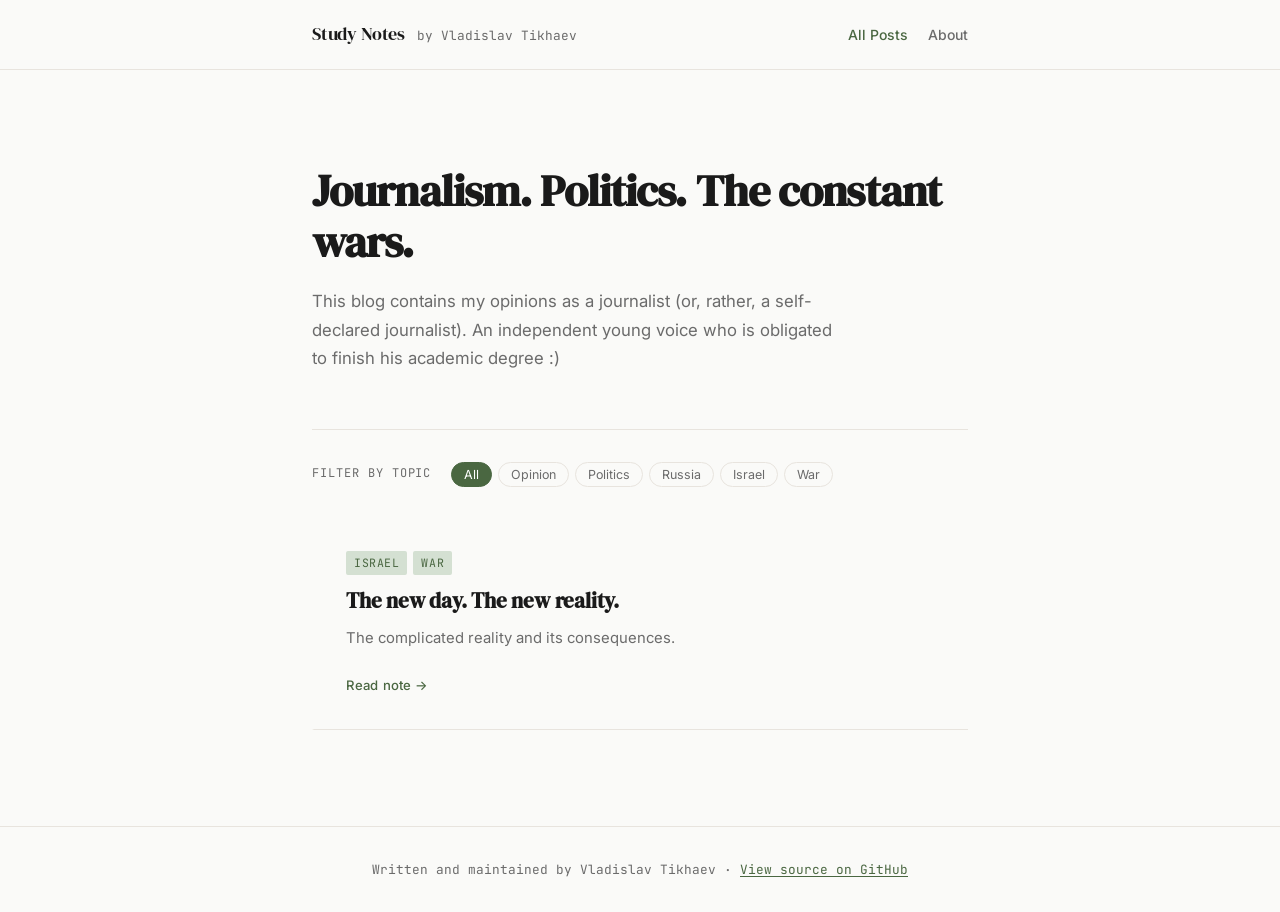
==== index.html @ b0be2ea1 "Rename post title to 'The new day. The new reality.'" ====
<!DOCTYPE html>
<html lang="en">
<head>
  <meta charset="UTF-8" />
  <meta name="viewport" content="width=device-width, initial-scale=1.0" />
  <title>Study Notes — Vladislav Tikhaev</title>
  <link rel="preconnect" href="https://fonts.googleapis.com" />
  <link rel="preconnect" href="https://fonts.gstatic.com" crossorigin />
  <link href="https://fonts.googleapis.com/css2?family=DM+Serif+Display:ital@0;1&family=Inter:wght@400;500&family=JetBrains+Mono:wght@400;500&display=swap" rel="stylesheet" />
  <link rel="stylesheet" href="style.css" />
</head>
<body>

  <header class="site-header">
    <div class="container">
      <div class="site-identity">
        <a href="index.html" class="site-name">Study Notes</a>
        <span class="site-author">by Vladislav Tikhaev</span>
      </div>
      <nav class="site-nav">
        <a href="index.html" class="nav-link active">All Posts</a>
        <a href="about.html" class="nav-link">About</a>
      </nav>
    </div>
  </header>

  <main class="container">

    <section class="page-intro">
      <h1 class="intro-heading">Journalism. Politics. The constant wars.</h1>
      <p class="intro-sub">This blog contains my opinions as a journalist (or, rather, a self-declared journalist). An independent young voice who is obligated to finish his academic degree :)</p>
    </section>

    <section class="filter-bar">
      <span class="filter-label">Filter by topic</span>
      <div class="tag-filters">
        <button class="tag-btn active" data-tag="all">All</button>
        <button class="tag-btn" data-tag="opinion">Opinion</button>
        <button class="tag-btn" data-tag="politics">Politics</button>
        <button class="tag-btn" data-tag="russia">Russia</button>
        <button class="tag-btn" data-tag="israel">Israel</button>
        <button class="tag-btn" data-tag="war">War</button>
      </div>
    </section>

    <section class="post-list" id="post-list">

      <!-- ============================================================
           HOW TO ADD A POST:
           1. Duplicate posts/_template.html, rename it (e.g. posts/my-post.html)
              and write your article inside it.
           2. Copy the <article> template below, paste it ABOVE this comment,
              and edit the date, tags, title, excerpt, and the two href links.
           3. The data-tags attribute (lowercase, space-separated) controls
              the topic filter above — match it to the tag buttons.

           TEMPLATE (copy me):
           <article class="post-card" data-tags="opinion politics">
             <div class="post-meta">
               <div class="post-tags">
                 <span class="tag">Opinion</span>
                 <span class="tag">Politics</span>
               </div>
             </div>
             <a href="posts/my-post.html" class="post-title-link">
               <h2 class="post-title">My post title</h2>
             </a>
             <p class="post-excerpt">A one or two sentence summary of the post.</p>
             <a href="posts/my-post.html" class="post-read-more">Read note →</a>
           </article>
           ============================================================ -->

      <article class="post-card" data-tags="israel war">
        <div class="post-meta">
          <div class="post-tags">
            <span class="tag">Israel</span>
            <span class="tag">War</span>
          </div>
        </div>
        <a href="posts/the-new-day-the-new-alarms.html" class="post-title-link">
          <h2 class="post-title">The new day. The new reality.</h2>
        </a>
        <p class="post-excerpt">The complicated reality and its consequences.</p>
        <a href="posts/the-new-day-the-new-alarms.html" class="post-read-more">Read note →</a>
      </article>

    </section>

  </main>

  <footer class="site-footer">
    <div class="container">
      <p class="footer-text">Written and maintained by Vladislav Tikhaev · <a href="https://github.com/MarritCreep/MarritCreep.github.io" class="footer-link">View source on GitHub</a></p>
    </div>
  </footer>

  <script>
    // Tag filtering
    const tagBtns = document.querySelectorAll('.tag-btn');
    const postCards = document.querySelectorAll('.post-card');

    tagBtns.forEach(btn => {
      btn.addEventListener('click', () => {
        tagBtns.forEach(b => b.classList.remove('active'));
        btn.classList.add('active');

        const selected = btn.dataset.tag;
        postCards.forEach(card => {
          if (selected === 'all' || card.dataset.tags.includes(selected)) {
            card.style.display = '';
          } else {
            card.style.display = 'none';
          }
        });
      });
    });
  </script>

</body>
</html>
---- style.css ----
/* ============================================
   TOKENS
   ============================================ */
:root {
  --bg:        #FAFAF8;
  --text:      #1A1A1A;
  --text-meta: #6B6B6B;
  --accent:    #4A6741;
  --accent-light: #D4E0D2;
  --border:    #E8E4DE;
  --white:     #FFFFFF;

  --font-display: 'DM Serif Display', Georgia, serif;
  --font-body:    'Inter', system-ui, sans-serif;
  --font-mono:    'JetBrains Mono', monospace;

  --max-width: 720px;
  --space-xs:  0.375rem;
  --space-sm:  0.75rem;
  --space-md:  1.25rem;
  --space-lg:  2rem;
  --space-xl:  3.5rem;
  --space-2xl: 6rem;
}

/* ============================================
   RESET & BASE
   ============================================ */
*, *::before, *::after { box-sizing: border-box; margin: 0; padding: 0; }

html { font-size: 16px; scroll-behavior: smooth; }

body {
  background: var(--bg);
  color: var(--text);
  font-family: var(--font-body);
  font-size: 1rem;
  line-height: 1.65;
  -webkit-font-smoothing: antialiased;
}

a { color: inherit; text-decoration: none; }

/* ============================================
   LAYOUT
   ============================================ */
.container {
  max-width: var(--max-width);
  margin: 0 auto;
  padding: 0 var(--space-lg);
}

/* ============================================
   HEADER
   ============================================ */
.site-header {
  border-bottom: 1px solid var(--border);
  padding: var(--space-md) 0;
  background: var(--bg);
  position: sticky;
  top: 0;
  z-index: 10;
}

.site-header .container {
  display: flex;
  align-items: baseline;
  justify-content: space-between;
  gap: var(--space-md);
}

.site-identity {
  display: flex;
  align-items: baseline;
  gap: var(--space-sm);
}

.site-name {
  font-family: var(--font-display);
  font-size: 1.1rem;
  color: var(--text);
  letter-spacing: -0.01em;
}

.site-author {
  font-size: 0.8rem;
  color: var(--text-meta);
  font-family: var(--font-mono);
}

.site-nav {
  display: flex;
  gap: var(--space-md);
}

.nav-link {
  font-size: 0.875rem;
  color: var(--text-meta);
  font-weight: 500;
  transition: color 0.15s ease;
}

.nav-link:hover,
.nav-link.active {
  color: var(--accent);
}

/* ============================================
   PAGE INTRO
   ============================================ */
.page-intro {
  padding: var(--space-2xl) 0 var(--space-xl);
  border-bottom: 1px solid var(--border);
}

.intro-heading {
  font-family: var(--font-display);
  font-size: clamp(2rem, 5vw, 2.75rem);
  line-height: 1.15;
  letter-spacing: -0.02em;
  color: var(--text);
  margin-bottom: var(--space-md);
}

.intro-heading em {
  font-style: italic;
  color: var(--accent);
}

.intro-sub {
  font-size: 1.05rem;
  color: var(--text-meta);
  max-width: 520px;
  line-height: 1.7;
}

/* ============================================
   FILTER BAR
   ============================================ */
.filter-bar {
  display: flex;
  align-items: center;
  gap: var(--space-md);
  padding: var(--space-lg) 0;
  flex-wrap: wrap;
}

.filter-label {
  font-size: 0.75rem;
  font-family: var(--font-mono);
  color: var(--text-meta);
  text-transform: uppercase;
  letter-spacing: 0.08em;
  white-space: nowrap;
}

.tag-filters {
  display: flex;
  gap: var(--space-xs);
  flex-wrap: wrap;
}

.tag-btn {
  background: none;
  border: 1px solid var(--border);
  border-radius: 2rem;
  padding: 0.25rem 0.75rem;
  font-size: 0.78rem;
  font-family: var(--font-body);
  color: var(--text-meta);
  cursor: pointer;
  transition: all 0.15s ease;
}

.tag-btn:hover {
  border-color: var(--accent);
  color: var(--accent);
}

.tag-btn.active {
  background: var(--accent);
  border-color: var(--accent);
  color: var(--white);
}

/* ============================================
   POST LIST
   ============================================ */
.post-list {
  display: flex;
  flex-direction: column;
  padding-bottom: var(--space-2xl);
}

/* ============================================
   POST CARD — signature bookmark element
   ============================================ */
.post-card {
  padding: var(--space-lg) 0 var(--space-lg) var(--space-lg);
  border-bottom: 1px solid var(--border);
  border-left: 2px solid transparent;
  transition: border-left-color 0.2s ease, padding-left 0.2s ease;
  position: relative;
}

.post-card:hover {
  border-left-color: var(--accent);
  padding-left: calc(var(--space-lg) + 4px);
}

.post-meta {
  display: flex;
  align-items: center;
  gap: var(--space-md);
  margin-bottom: var(--space-sm);
}

.post-date {
  font-size: 0.78rem;
  font-family: var(--font-mono);
  color: var(--text-meta);
  white-space: nowrap;
}

.post-tags {
  display: flex;
  gap: var(--space-xs);
  flex-wrap: wrap;
}

.tag {
  font-size: 0.72rem;
  font-family: var(--font-mono);
  color: var(--accent);
  background: var(--accent-light);
  padding: 0.15rem 0.5rem;
  border-radius: 2px;
  text-transform: uppercase;
  letter-spacing: 0.05em;
}

.post-title-link {
  display: block;
  margin-bottom: var(--space-sm);
}

.post-title {
  font-family: var(--font-display);
  font-size: 1.3rem;
  line-height: 1.3;
  letter-spacing: -0.01em;
  color: var(--text);
  transition: color 0.15s ease;
}

.post-title-link:hover .post-title {
  color: var(--accent);
}

.post-excerpt {
  font-size: 0.93rem;
  color: var(--text-meta);
  line-height: 1.7;
  margin-bottom: var(--space-md);
  max-width: 600px;
}

.post-read-more {
  font-size: 0.82rem;
  font-weight: 500;
  color: var(--accent);
  letter-spacing: 0.01em;
  transition: gap 0.15s ease;
}

.post-read-more:hover {
  text-decoration: underline;
}

/* ============================================
   POST PAGE (article content)
   ============================================ */
.post-header {
  padding: var(--space-2xl) 0 var(--space-xl);
  border-bottom: 1px solid var(--border);
  margin-bottom: var(--space-xl);
}

.post-back {
  display: inline-block;
  font-size: 0.82rem;
  font-family: var(--font-mono);
  color: var(--text-meta);
  margin-bottom: var(--space-lg);
  transition: color 0.15s ease;
}

.post-back:hover { color: var(--accent); }

.post-header .post-meta {
  margin-bottom: var(--space-md);
}

.post-header-title {
  font-family: var(--font-display);
  font-size: clamp(1.75rem, 4.5vw, 2.5rem);
  line-height: 1.2;
  letter-spacing: -0.02em;
  margin-bottom: var(--space-md);
}

.post-header-subtitle {
  font-size: 1.05rem;
  color: var(--text-meta);
  line-height: 1.7;
  max-width: 560px;
}

/* Post body typography */
.post-body {
  padding-bottom: var(--space-2xl);
}

.post-body h2 {
  font-family: var(--font-display);
  font-size: 1.5rem;
  letter-spacing: -0.01em;
  margin: var(--space-xl) 0 var(--space-md);
  color: var(--text);
}

.post-body h3 {
  font-family: var(--font-display);
  font-size: 1.15rem;
  font-style: italic;
  margin: var(--space-lg) 0 var(--space-sm);
  color: var(--text);
}

.post-body p {
  margin-bottom: var(--space-md);
  font-size: 1rem;
  line-height: 1.8;
  color: var(--text);
}

.post-body ul,
.post-body ol {
  padding-left: var(--space-lg);
  margin-bottom: var(--space-md);
}

.post-body li {
  margin-bottom: var(--space-xs);
  line-height: 1.75;
}

.post-body blockquote {
  border-left: 3px solid var(--accent);
  padding: var(--space-sm) var(--space-lg);
  margin: var(--space-lg) 0;
  background: var(--accent-light);
  border-radius: 0 4px 4px 0;
}

.post-body blockquote p {
  color: var(--text);
  font-style: italic;
  margin: 0;
}

.post-body code {
  font-family: var(--font-mono);
  font-size: 0.875em;
  background: var(--border);
  padding: 0.1em 0.35em;
  border-radius: 3px;
}

.post-body pre {
  background: #1A1A1A;
  color: #E8E4DE;
  padding: var(--space-lg);
  border-radius: 4px;
  overflow-x: auto;
  margin: var(--space-lg) 0;
  font-family: var(--font-mono);
  font-size: 0.875rem;
  line-height: 1.6;
}

.post-body pre code {
  background: none;
  padding: 0;
  color: inherit;
}

.post-body a {
  color: var(--accent);
  text-decoration: underline;
  text-underline-offset: 2px;
}

.post-body hr {
  border: none;
  border-top: 1px solid var(--border);
  margin: var(--space-xl) 0;
}

/* ============================================
   ABOUT PAGE
   ============================================ */
.about-content {
  padding: var(--space-2xl) 0;
  max-width: 560px;
}

.about-content h1 {
  font-family: var(--font-display);
  font-size: 2rem;
  margin-bottom: var(--space-lg);
  letter-spacing: -0.02em;
}

.about-content p {
  font-size: 1rem;
  line-height: 1.8;
  color: var(--text);
  margin-bottom: var(--space-md);
}

.about-content p + p { margin-top: 0; }

.about-date {
  display: block;
  font-family: var(--font-mono);
  font-size: 0.85rem;
  color: var(--text-meta);
  margin-bottom: var(--space-lg);
}

.about-figure {
  margin: var(--space-xl) 0 var(--space-sm);
  text-align: center;
}

.about-figure img {
  max-width: 320px;
  width: 100%;
  height: auto;
  border-radius: 6px;
  border: 1px solid var(--border);
}

.about-figure figcaption {
  margin-top: var(--space-sm);
  font-family: var(--font-display);
  font-style: italic;
  color: var(--text-meta);
}

/* ============================================
   FOOTER
   ============================================ */
.site-footer {
  border-top: 1px solid var(--border);
  padding: var(--space-lg) 0;
}

.footer-text {
  font-size: 0.8rem;
  font-family: var(--font-mono);
  color: var(--text-meta);
  text-align: center;
}

.footer-link {
  color: var(--accent);
  text-decoration: underline;
  text-underline-offset: 2px;
}

/* ============================================
   RESPONSIVE
   ============================================ */
@media (max-width: 600px) {
  .container { padding: 0 var(--space-md); }
  .site-header .container { flex-direction: column; gap: var(--space-sm); }
  .filter-bar { flex-direction: column; align-items: flex-start; }
  .post-card { padding-left: var(--space-md); }
  .post-card:hover { padding-left: calc(var(--space-md) + 4px); }
  .post-header-title { font-size: 1.75rem; }
  .page-intro { padding: var(--space-xl) 0 var(--space-lg); }
}

/* ============================================
   REDUCED MOTION
   ============================================ */
@media (prefers-reduced-motion: reduce) {
  .post-card,
  .tag-btn,
  .nav-link,
  .post-read-more { transition: none; }
}
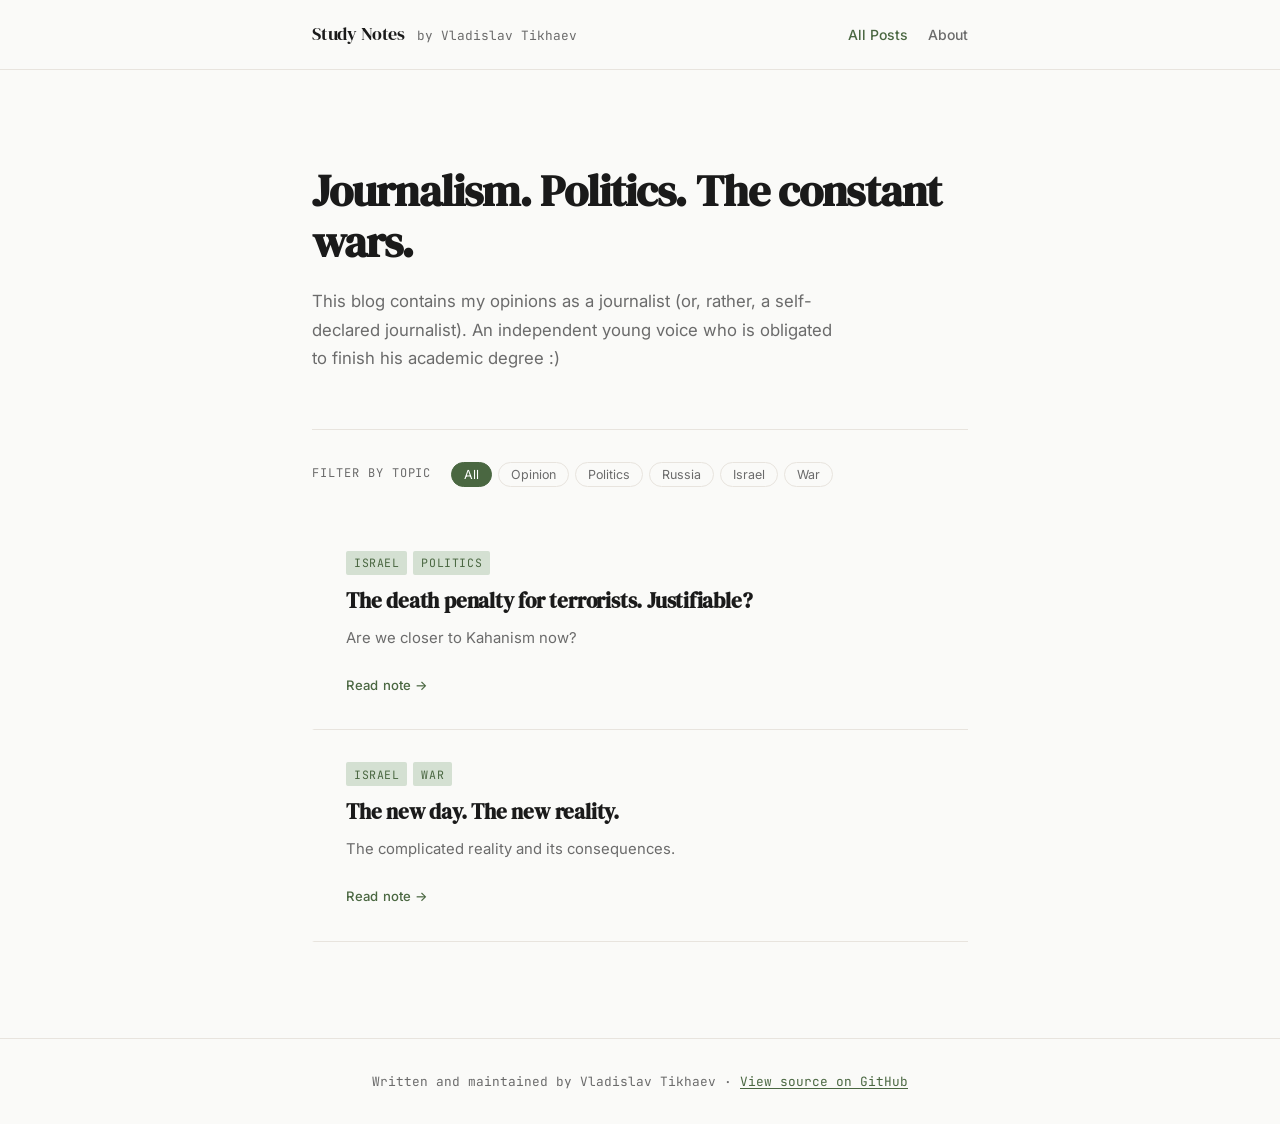
==== commit 144582ca: "Add post: The death penalty for terrorists. Justifiable?" ====
--- a/index.html
+++ b/index.html
@@ -70,6 +70,20 @@
            </article>
            ============================================================ -->
 
+      <article class="post-card" data-tags="israel politics">
+        <div class="post-meta">
+          <div class="post-tags">
+            <span class="tag">Israel</span>
+            <span class="tag">Politics</span>
+          </div>
+        </div>
+        <a href="posts/the-death-penalty-for-terrorists.html" class="post-title-link">
+          <h2 class="post-title">The death penalty for terrorists. Justifiable?</h2>
+        </a>
+        <p class="post-excerpt">Are we closer to Kahanism now?</p>
+        <a href="posts/the-death-penalty-for-terrorists.html" class="post-read-more">Read note →</a>
+      </article>
+
       <article class="post-card" data-tags="israel war">
         <div class="post-meta">
           <div class="post-tags">
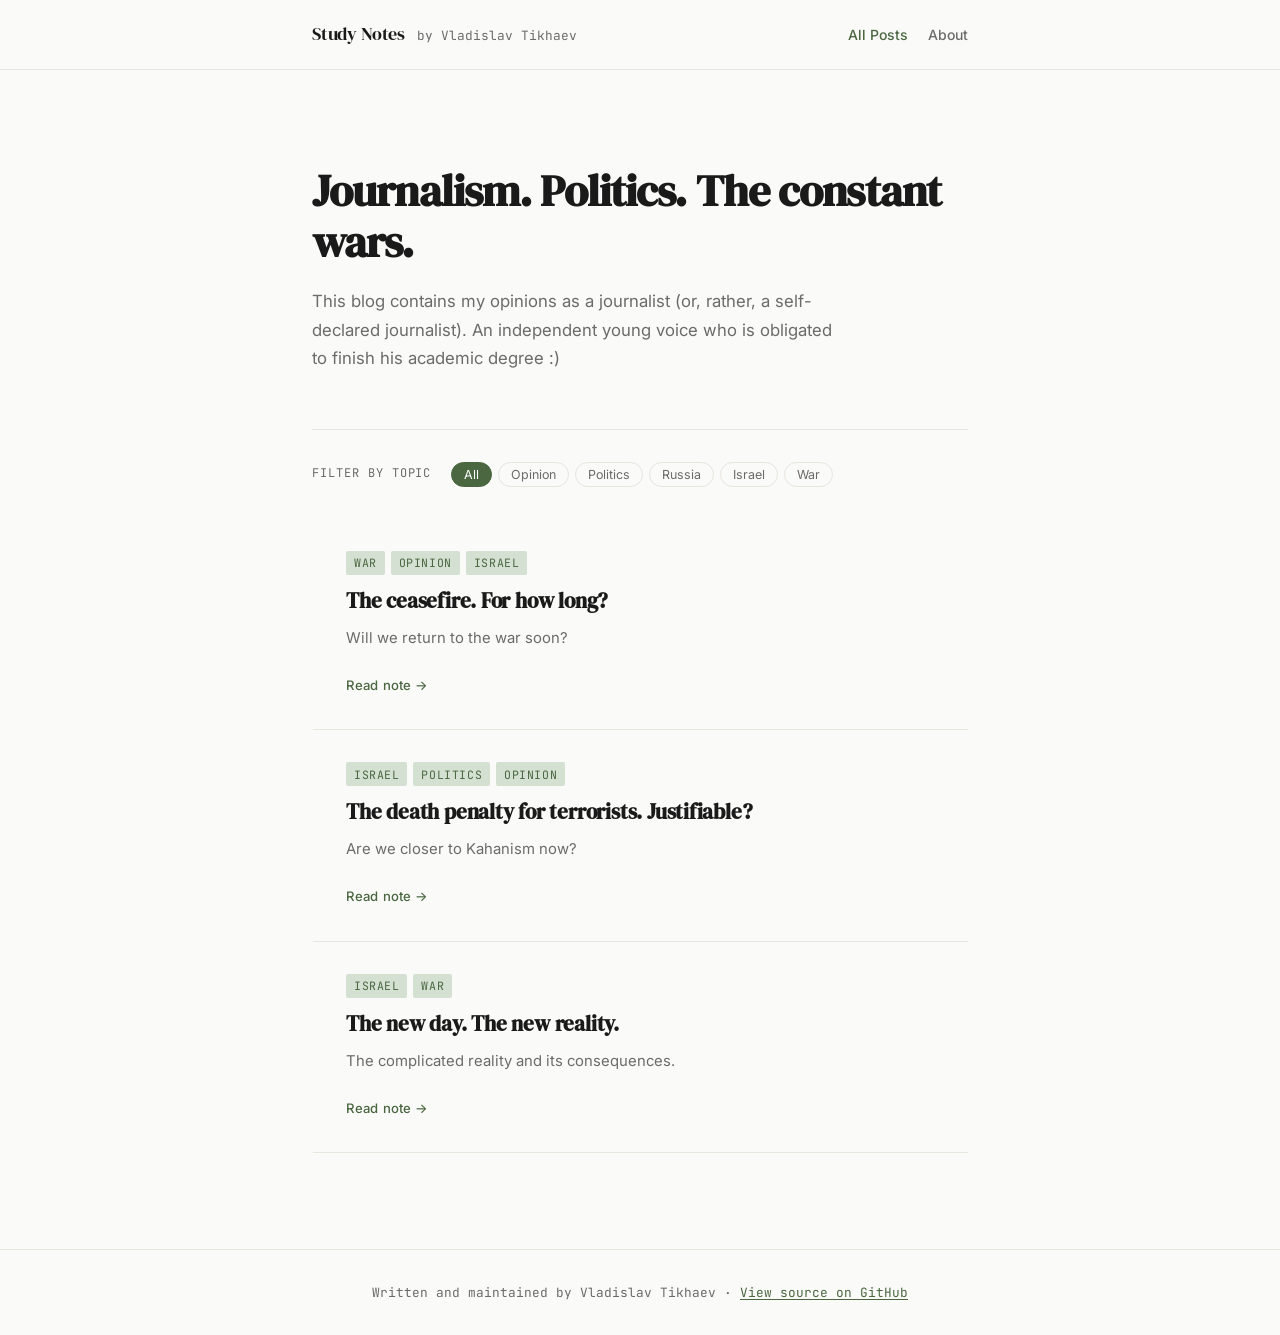
==== commit 35cdae64: "Add Opinion tag to death-penalty post; add post: The ceasefire. For how long?" ====
--- a/index.html
+++ b/index.html
@@ -70,11 +70,27 @@
            </article>
            ============================================================ -->
 
-      <article class="post-card" data-tags="israel politics">
+      <article class="post-card" data-tags="war opinion israel">
+        <div class="post-meta">
+          <div class="post-tags">
+            <span class="tag">War</span>
+            <span class="tag">Opinion</span>
+            <span class="tag">Israel</span>
+          </div>
+        </div>
+        <a href="posts/the-ceasefire-for-how-long.html" class="post-title-link">
+          <h2 class="post-title">The ceasefire. For how long?</h2>
+        </a>
+        <p class="post-excerpt">Will we return to the war soon?</p>
+        <a href="posts/the-ceasefire-for-how-long.html" class="post-read-more">Read note →</a>
+      </article>
+
+      <article class="post-card" data-tags="israel politics opinion">
         <div class="post-meta">
           <div class="post-tags">
             <span class="tag">Israel</span>
             <span class="tag">Politics</span>
+            <span class="tag">Opinion</span>
           </div>
         </div>
         <a href="posts/the-death-penalty-for-terrorists.html" class="post-title-link">
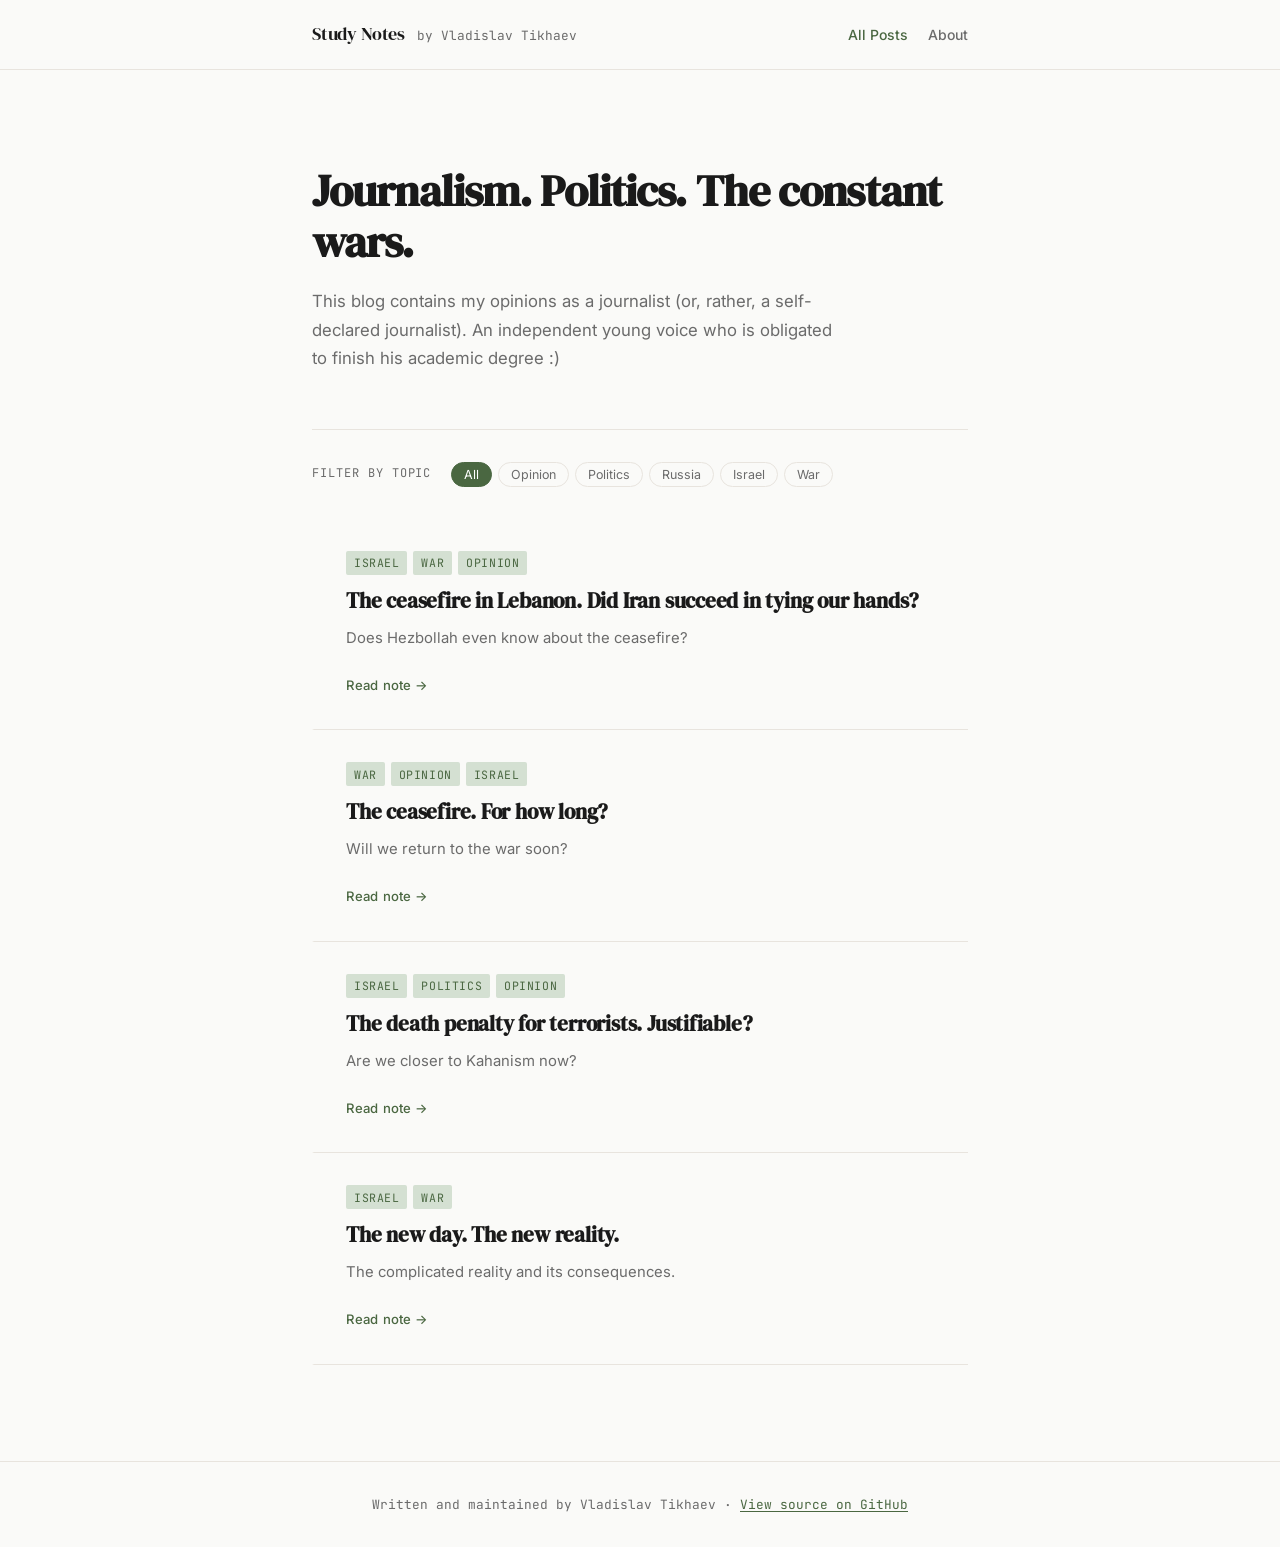
==== commit 7817836d: "Add post: The ceasefire in Lebanon (Israel, War, Opinion)" ====
--- a/index.html
+++ b/index.html
@@ -69,6 +69,21 @@
              <a href="posts/my-post.html" class="post-read-more">Read note →</a>
            </article>
            ============================================================ -->
+
+      <article class="post-card" data-tags="israel war opinion">
+        <div class="post-meta">
+          <div class="post-tags">
+            <span class="tag">Israel</span>
+            <span class="tag">War</span>
+            <span class="tag">Opinion</span>
+          </div>
+        </div>
+        <a href="posts/the-ceasefire-in-lebanon.html" class="post-title-link">
+          <h2 class="post-title">The ceasefire in Lebanon. Did Iran succeed in tying our hands?</h2>
+        </a>
+        <p class="post-excerpt">Does Hezbollah even know about the ceasefire?</p>
+        <a href="posts/the-ceasefire-in-lebanon.html" class="post-read-more">Read note →</a>
+      </article>
 
       <article class="post-card" data-tags="war opinion israel">
         <div class="post-meta">
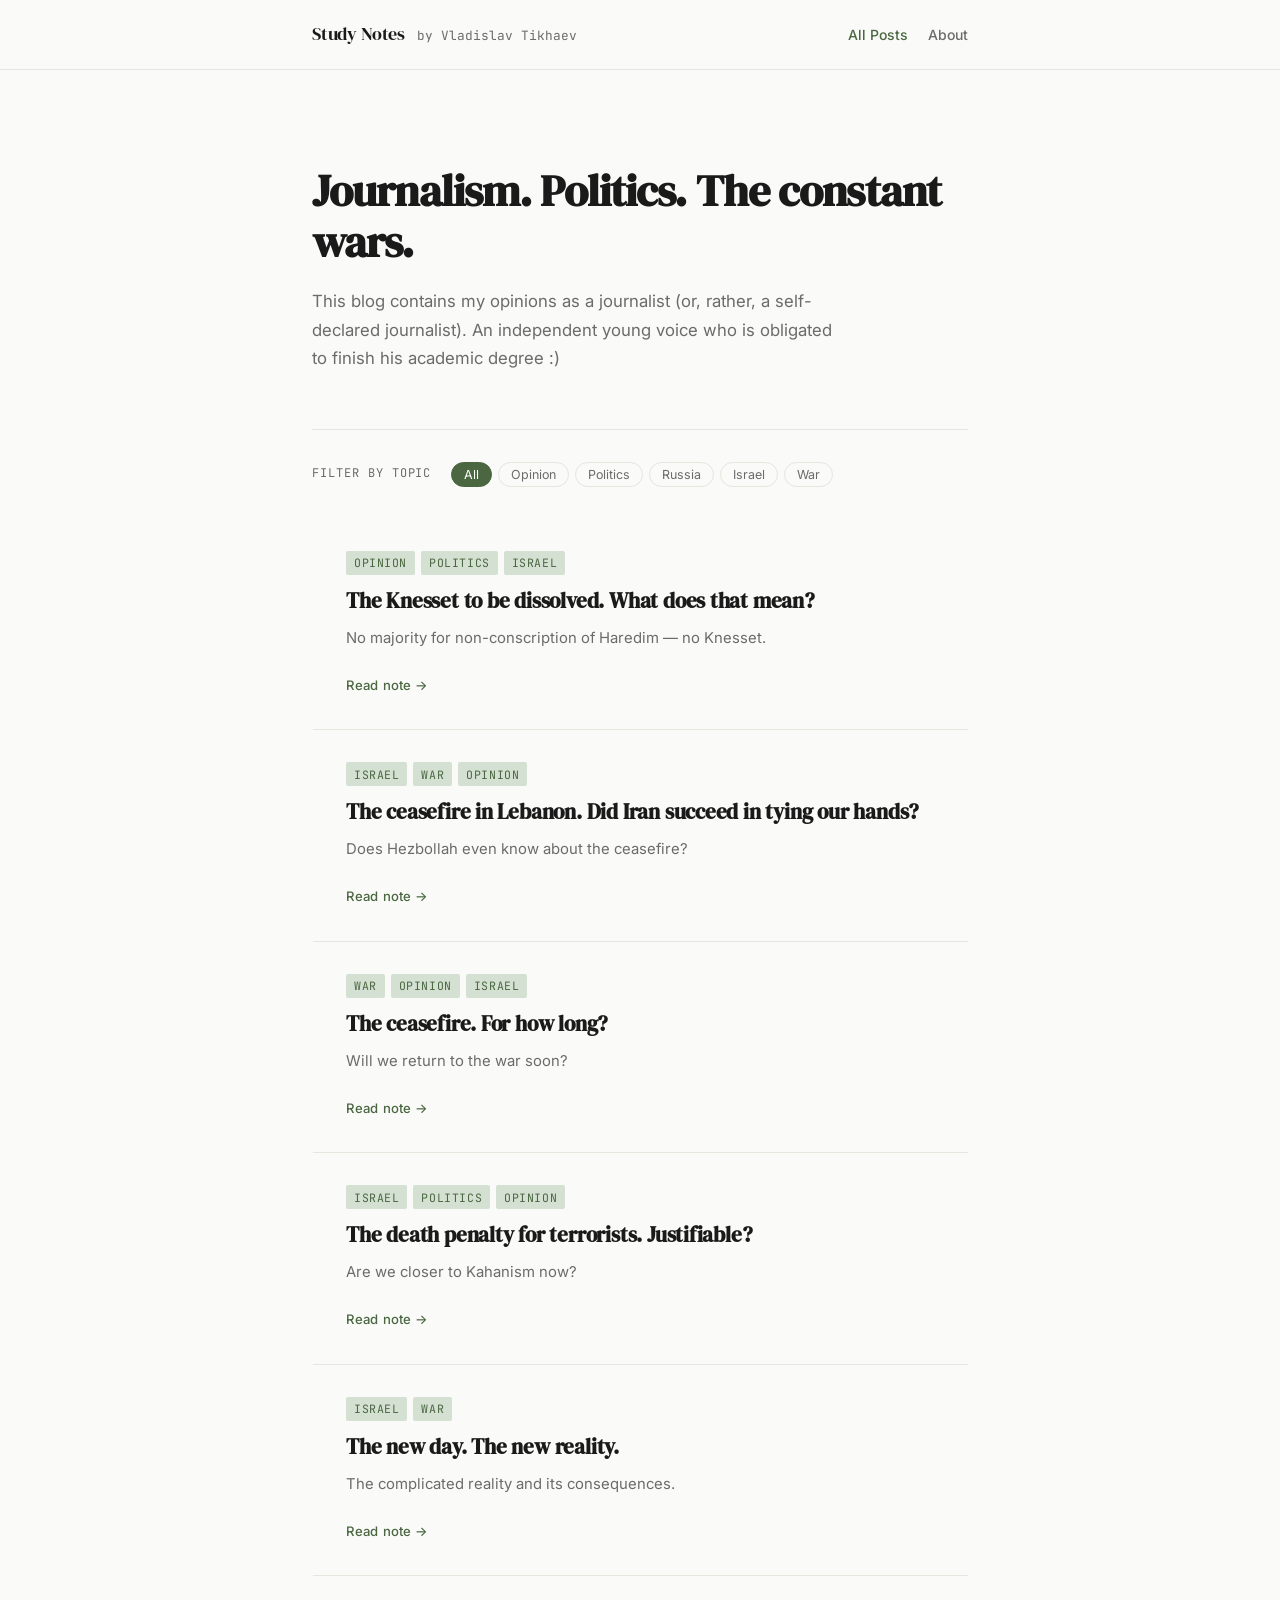
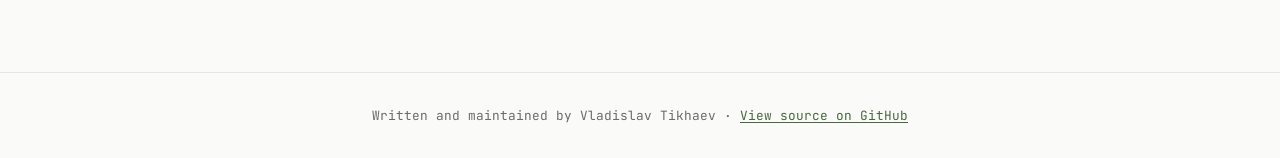
==== commit 74fb6eab: "Add post: The Knesset to be dissolved (Opinion, Politics, Israel)" ====
--- a/index.html
+++ b/index.html
@@ -69,6 +69,21 @@
              <a href="posts/my-post.html" class="post-read-more">Read note →</a>
            </article>
            ============================================================ -->
+
+      <article class="post-card" data-tags="opinion politics israel">
+        <div class="post-meta">
+          <div class="post-tags">
+            <span class="tag">Opinion</span>
+            <span class="tag">Politics</span>
+            <span class="tag">Israel</span>
+          </div>
+        </div>
+        <a href="posts/the-knesset-to-be-dissolved.html" class="post-title-link">
+          <h2 class="post-title">The Knesset to be dissolved. What does that mean?</h2>
+        </a>
+        <p class="post-excerpt">No majority for non-conscription of Haredim — no Knesset.</p>
+        <a href="posts/the-knesset-to-be-dissolved.html" class="post-read-more">Read note →</a>
+      </article>
 
       <article class="post-card" data-tags="israel war opinion">
         <div class="post-meta">
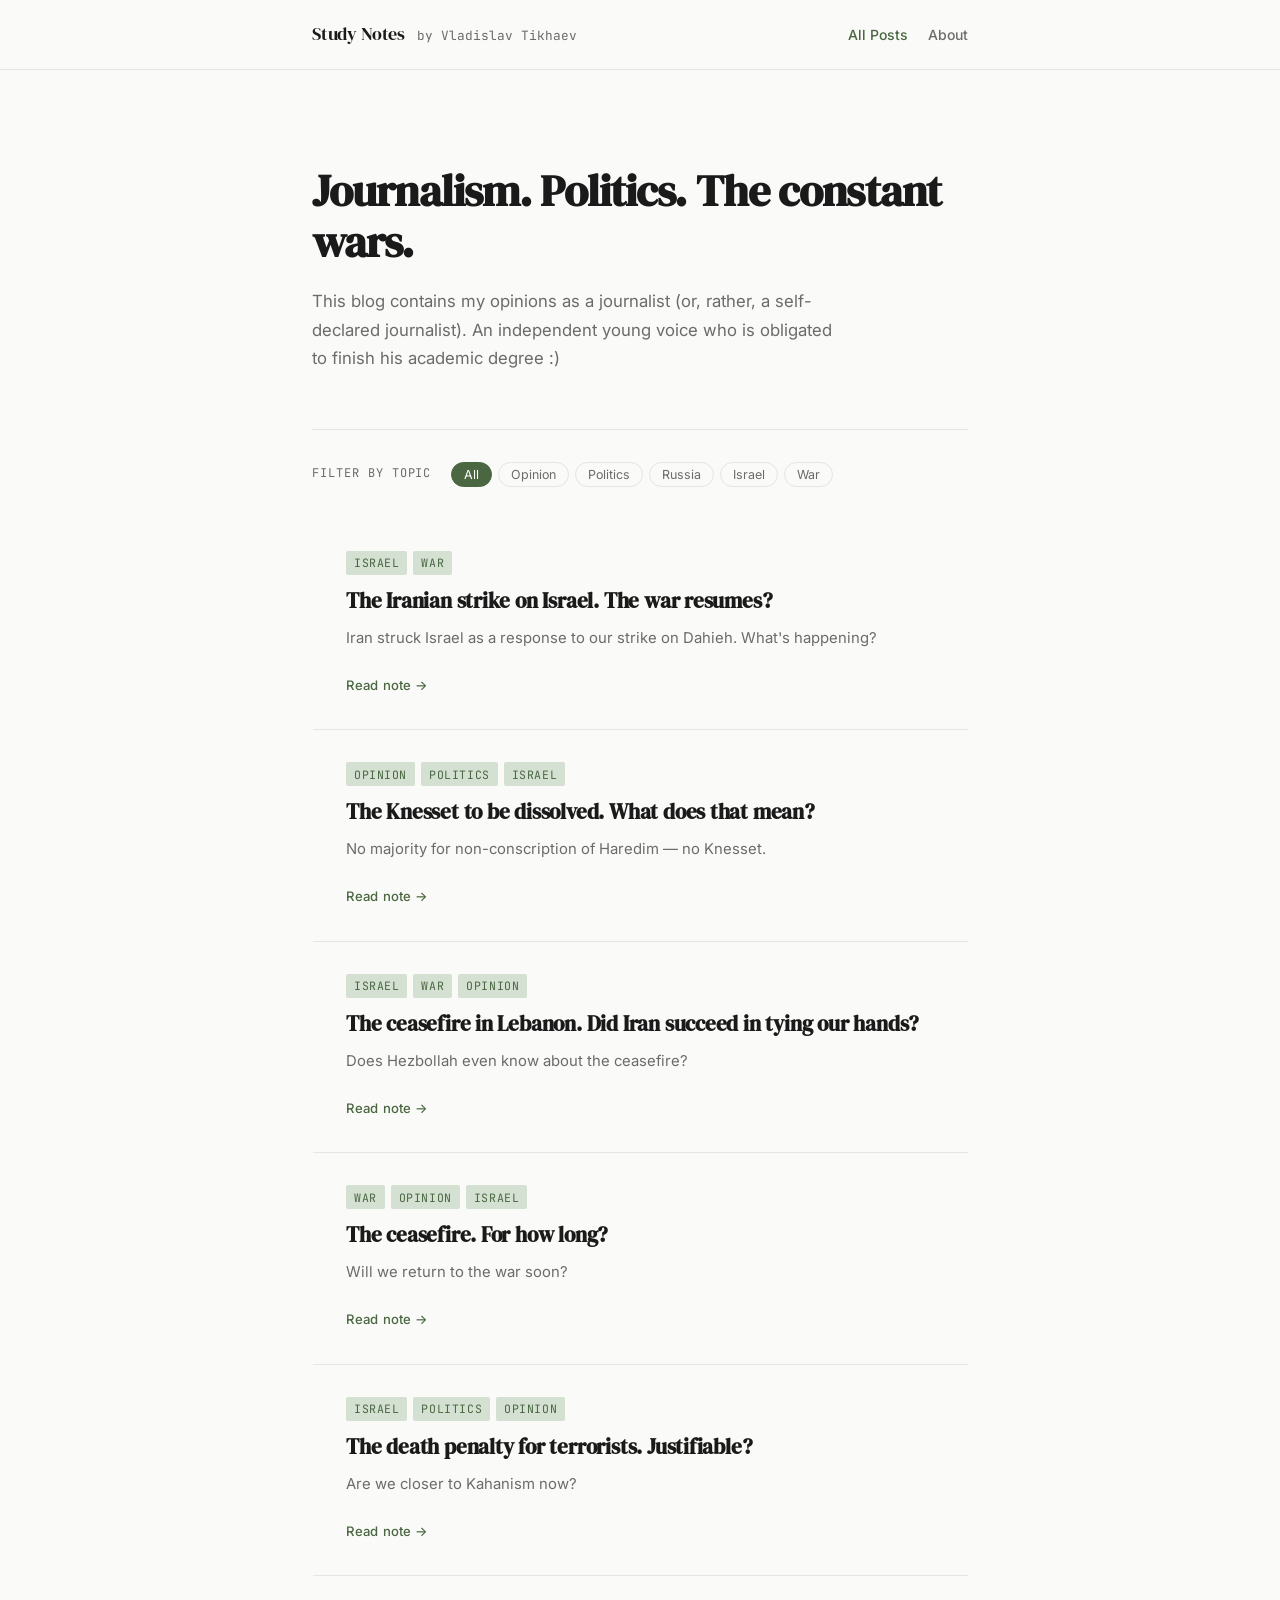
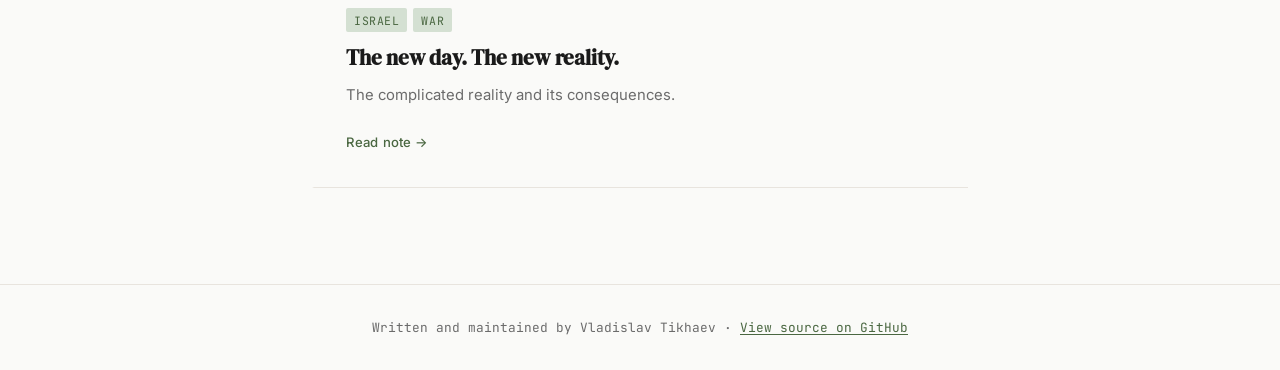
==== commit e668fa70: "Add post: The Iranian strike on Israel (Israel, War)" ====
--- a/index.html
+++ b/index.html
@@ -69,6 +69,20 @@
              <a href="posts/my-post.html" class="post-read-more">Read note →</a>
            </article>
            ============================================================ -->
+
+      <article class="post-card" data-tags="israel war">
+        <div class="post-meta">
+          <div class="post-tags">
+            <span class="tag">Israel</span>
+            <span class="tag">War</span>
+          </div>
+        </div>
+        <a href="posts/the-iranian-strike-on-israel.html" class="post-title-link">
+          <h2 class="post-title">The Iranian strike on Israel. The war resumes?</h2>
+        </a>
+        <p class="post-excerpt">Iran struck Israel as a response to our strike on Dahieh. What's happening?</p>
+        <a href="posts/the-iranian-strike-on-israel.html" class="post-read-more">Read note →</a>
+      </article>
 
       <article class="post-card" data-tags="opinion politics israel">
         <div class="post-meta">
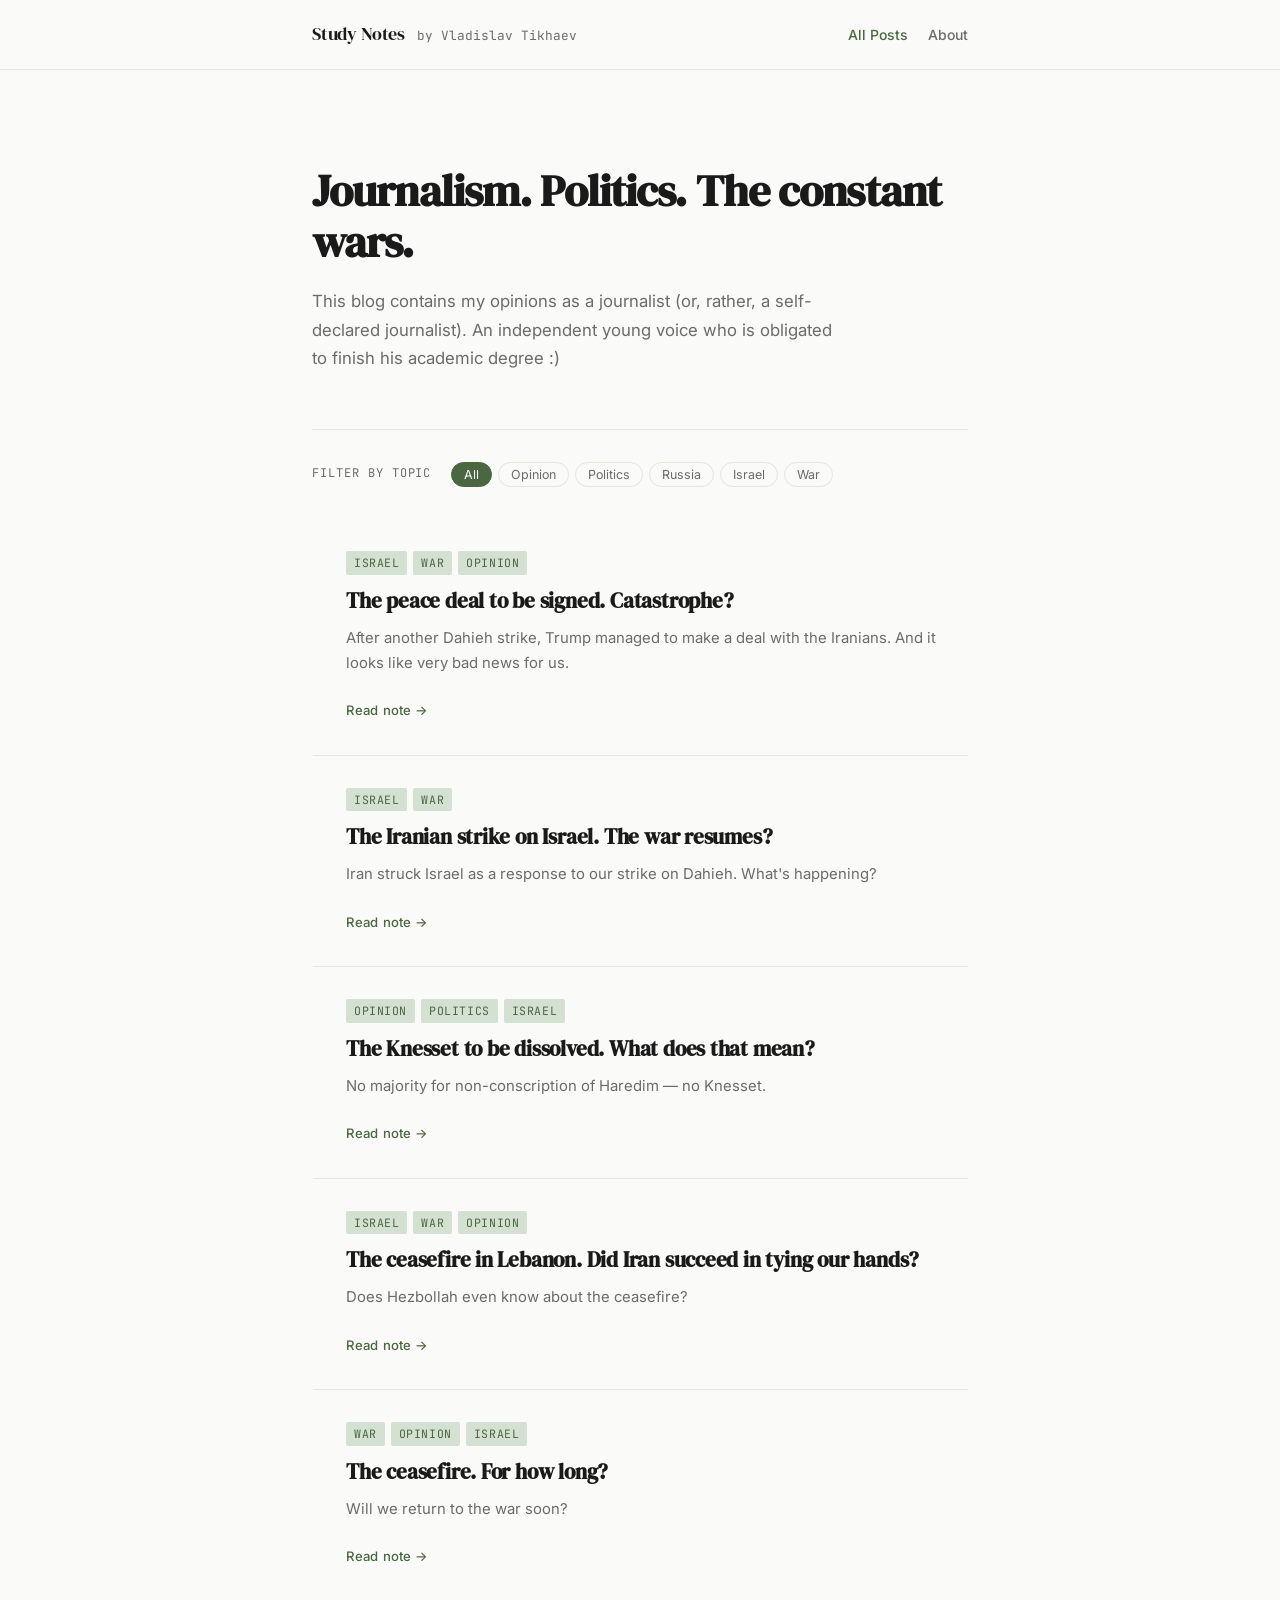
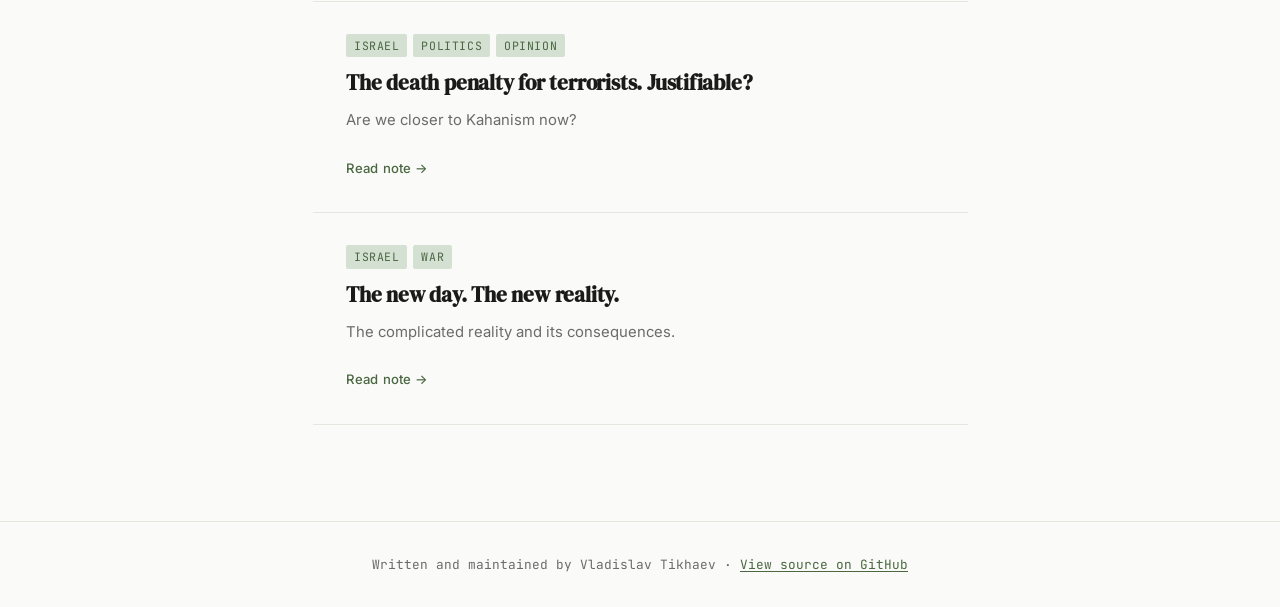
==== commit 6c20367b: "Add post: The peace deal to be signed (Israel, War, Opinion)" ====
--- a/index.html
+++ b/index.html
@@ -70,6 +70,21 @@
            </article>
            ============================================================ -->
 
+      <article class="post-card" data-tags="israel war opinion">
+        <div class="post-meta">
+          <div class="post-tags">
+            <span class="tag">Israel</span>
+            <span class="tag">War</span>
+            <span class="tag">Opinion</span>
+          </div>
+        </div>
+        <a href="posts/the-peace-deal-to-be-signed.html" class="post-title-link">
+          <h2 class="post-title">The peace deal to be signed. Catastrophe?</h2>
+        </a>
+        <p class="post-excerpt">After another Dahieh strike, Trump managed to make a deal with the Iranians. And it looks like very bad news for us.</p>
+        <a href="posts/the-peace-deal-to-be-signed.html" class="post-read-more">Read note →</a>
+      </article>
+
       <article class="post-card" data-tags="israel war">
         <div class="post-meta">
           <div class="post-tags">
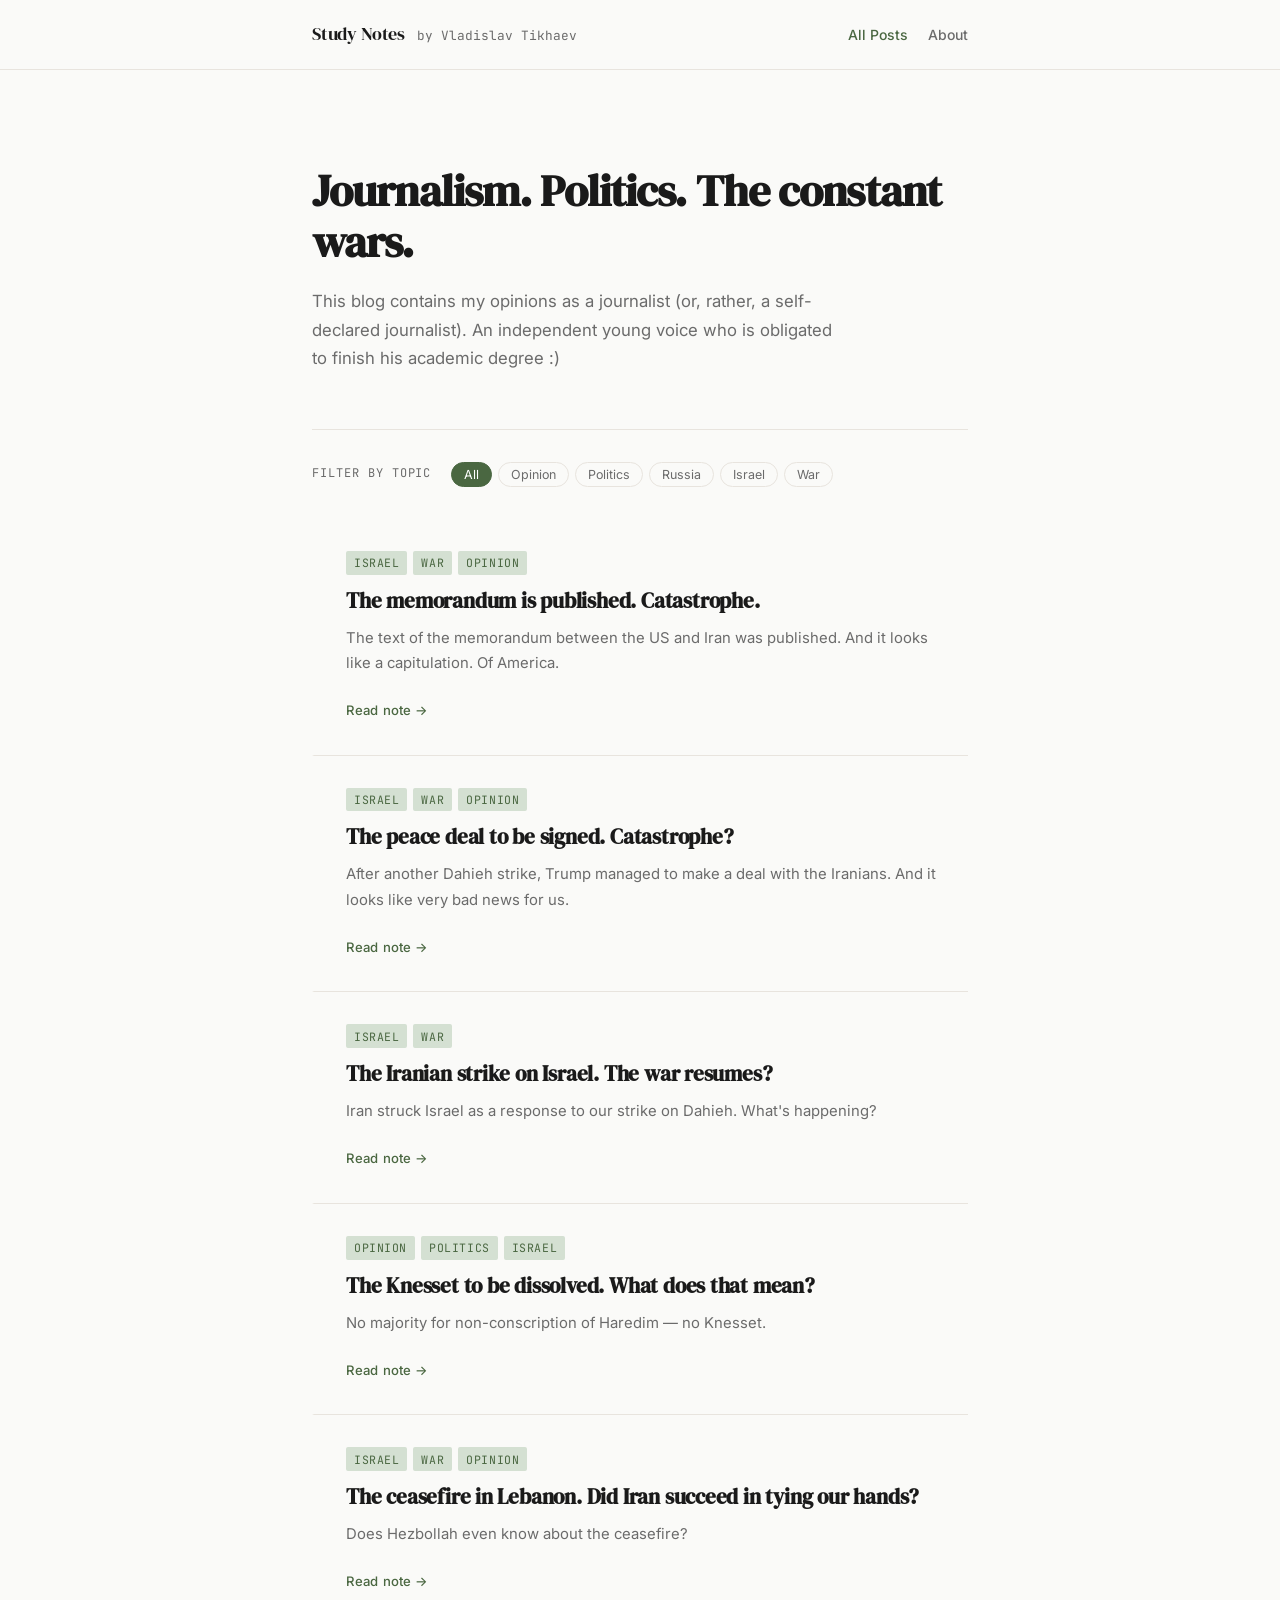
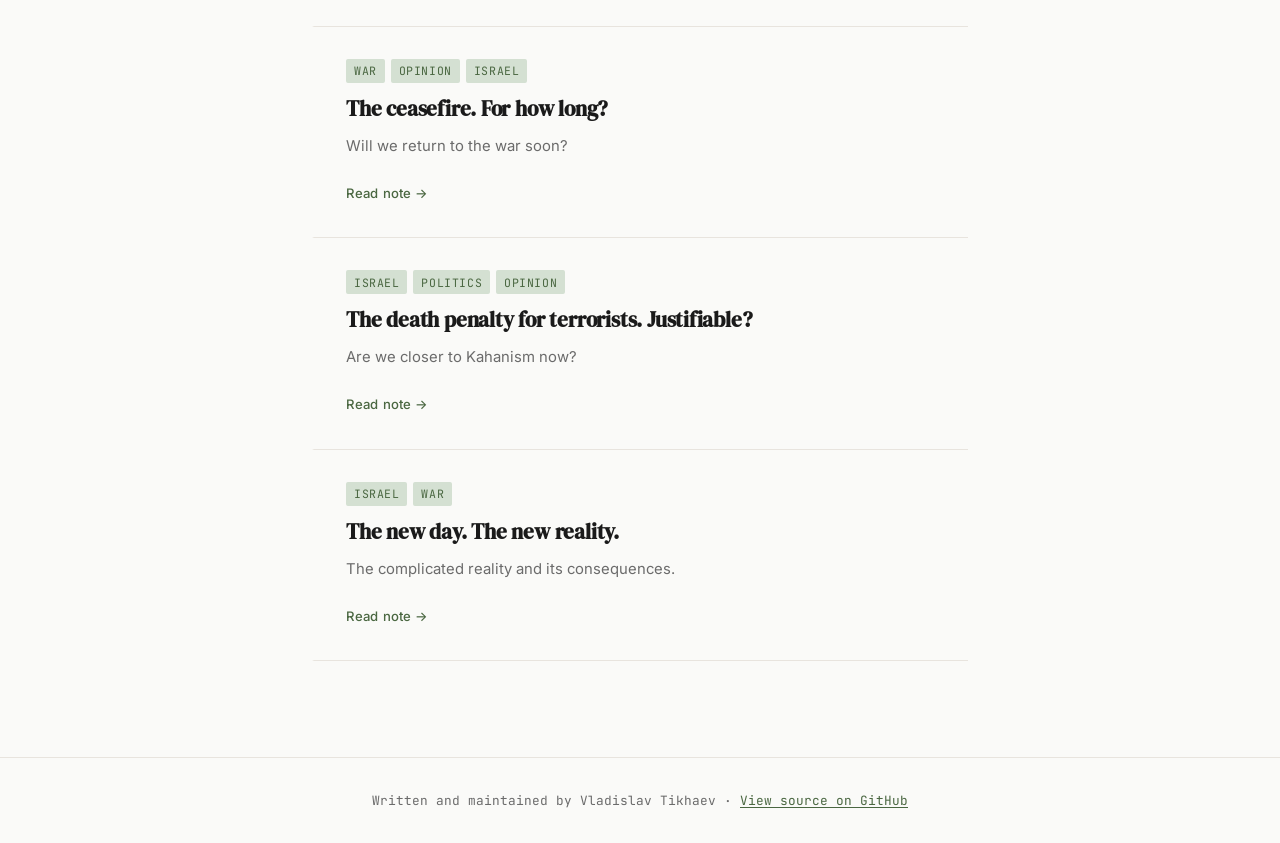
==== commit 6b5a0abe: "Add post: The memorandum is published (Israel, War, Opinion)" ====
--- a/index.html
+++ b/index.html
@@ -78,6 +78,21 @@
             <span class="tag">Opinion</span>
           </div>
         </div>
+        <a href="posts/the-memorandum-is-published.html" class="post-title-link">
+          <h2 class="post-title">The memorandum is published. Catastrophe.</h2>
+        </a>
+        <p class="post-excerpt">The text of the memorandum between the US and Iran was published. And it looks like a capitulation. Of America.</p>
+        <a href="posts/the-memorandum-is-published.html" class="post-read-more">Read note →</a>
+      </article>
+
+      <article class="post-card" data-tags="israel war opinion">
+        <div class="post-meta">
+          <div class="post-tags">
+            <span class="tag">Israel</span>
+            <span class="tag">War</span>
+            <span class="tag">Opinion</span>
+          </div>
+        </div>
         <a href="posts/the-peace-deal-to-be-signed.html" class="post-title-link">
           <h2 class="post-title">The peace deal to be signed. Catastrophe?</h2>
         </a>
